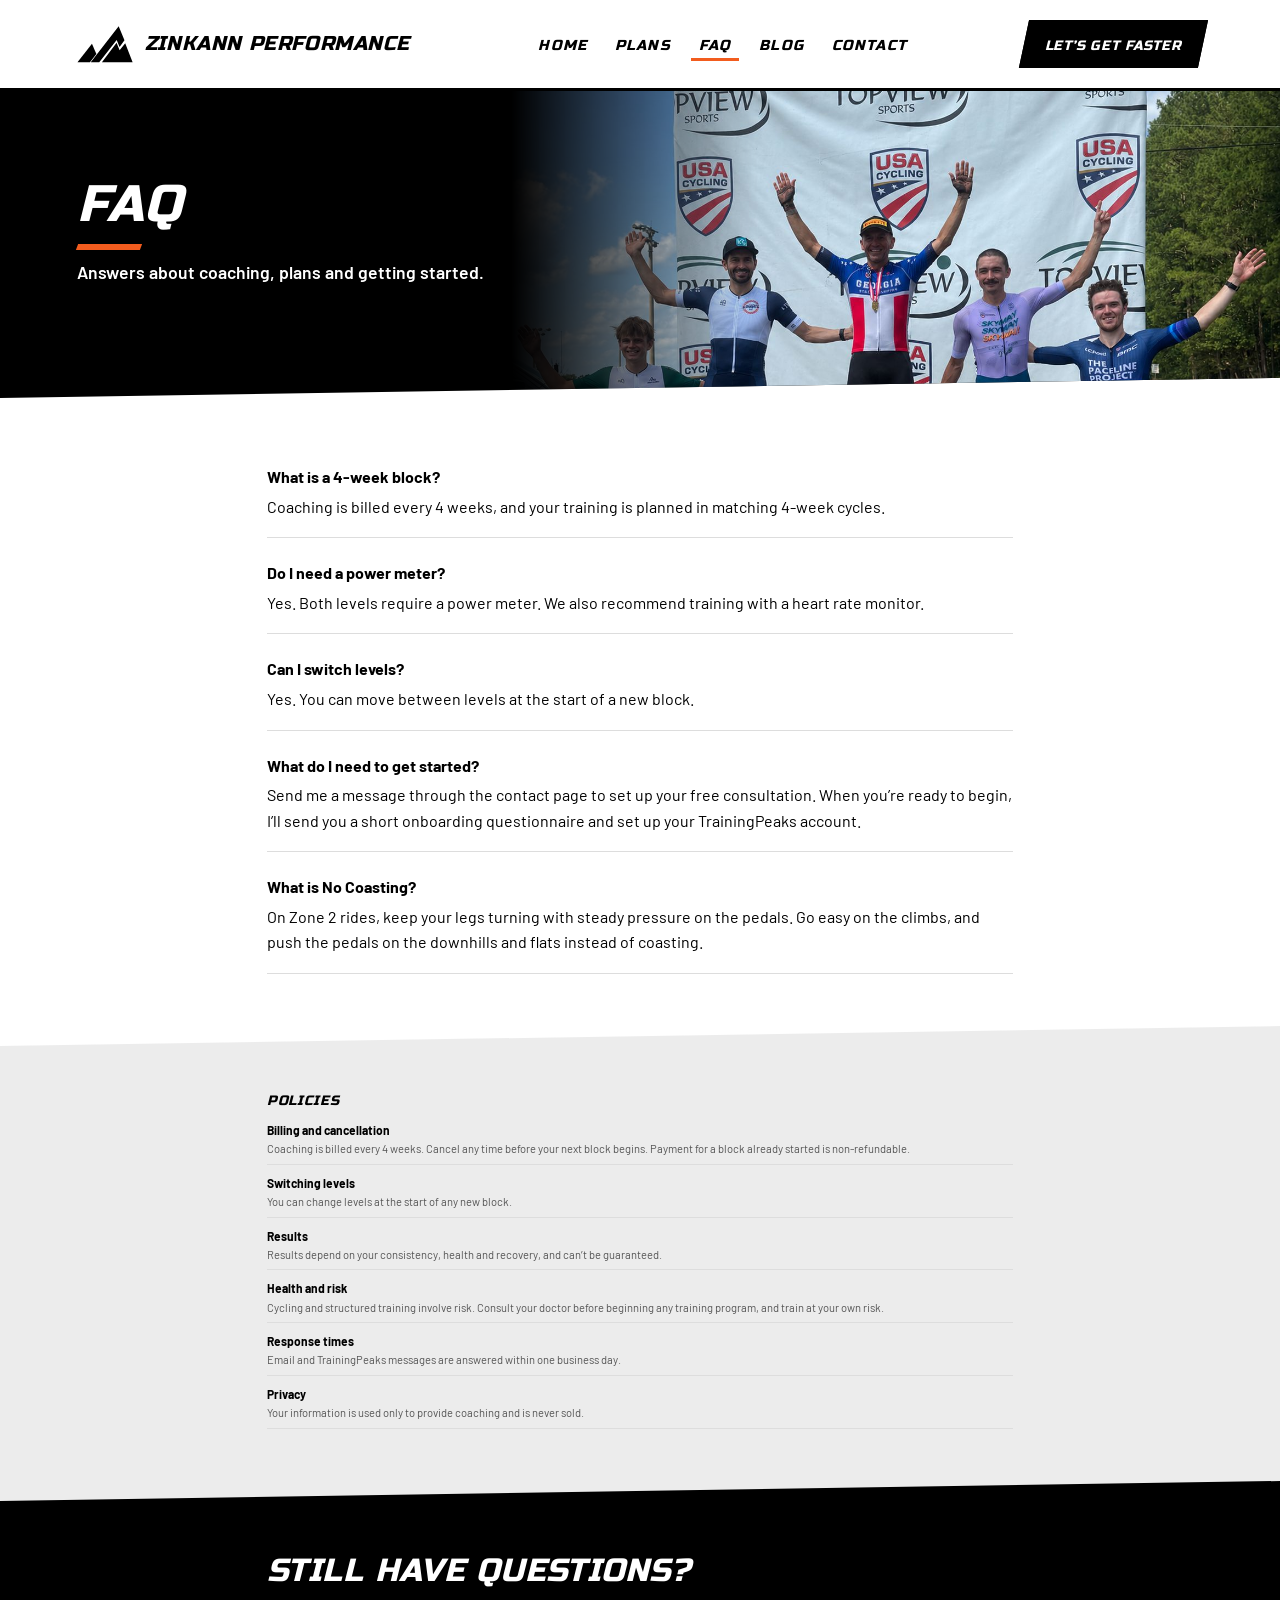
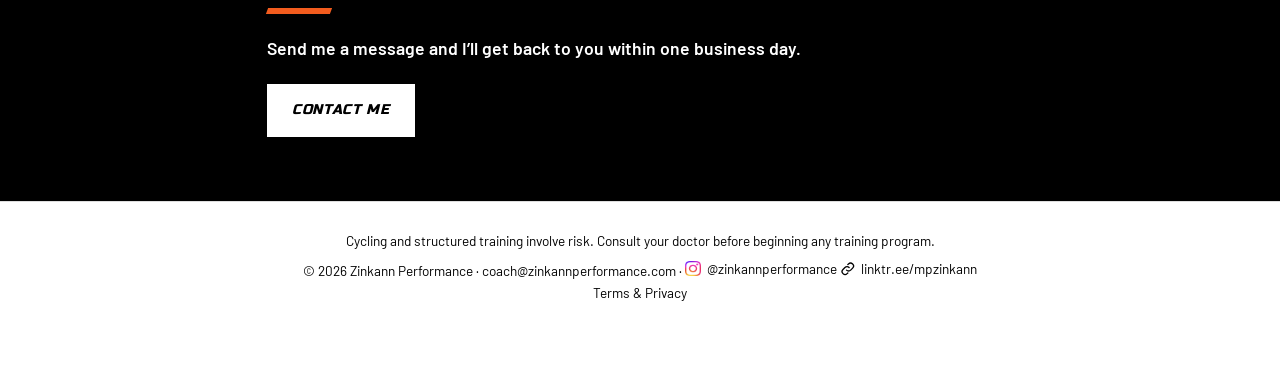
==== public/faq.html @ 17c57082 "FAQ: new podium photo, smaller Policies text Co-Authored-By: Claude Sonnet 5.5 <noreply@anthropic.co" ====
<!DOCTYPE html>
<html lang="en">
<head>
<meta charset="utf-8">
<meta name="viewport" content="width=device-width, initial-scale=1, viewport-fit=cover">
<title>FAQ | Zinkann Performance</title>
<meta name="description" content="Answers about online cycling coaching with Michael Zinkann: 4-week blocks, power meters, switching levels, how to get started and more.">
<meta property="og:type" content="website">
<meta property="og:site_name" content="Zinkann Performance">
<meta property="og:title" content="FAQ | Zinkann Performance">
<meta property="og:description" content="Answers about online cycling coaching with Michael Zinkann: 4-week blocks, power meters, switching levels, how to get started and more.">
<meta property="og:url" content="https://zinkannperformance.com/faq.html">
<meta property="og:image" content="https://zinkannperformance.com/images/og-share.jpg">
<meta property="og:image:width" content="1200">
<meta property="og:image:height" content="630">
<meta name="twitter:card" content="summary_large_image">
<meta name="twitter:image" content="https://zinkannperformance.com/images/og-share.jpg">
<link rel="canonical" href="https://zinkannperformance.com/faq.html">
<link rel="icon" href="/favicon.ico" sizes="any">
<link rel="icon" type="image/png" sizes="48x48" href="/favicon-48.png">
<link rel="icon" type="image/png" sizes="192x192" href="/favicon-192.png">
<link rel="apple-touch-icon" href="/apple-touch-icon.png">
<link rel="preconnect" href="https://fonts.googleapis.com">
<link rel="preconnect" href="https://fonts.gstatic.com" crossorigin>
<link href="https://fonts.googleapis.com/css2?family=Barlow:ital,wght@0,400;0,500;0,600;1,400&family=Russo+One&display=swap" rel="stylesheet">
<style>
:root{box-sizing:border-box;padding-top:env(safe-area-inset-top,0px);padding-bottom:env(safe-area-inset-bottom,0px)}
*,*::before,*::after{box-sizing:inherit}
body{margin:0;background:#fff;color:#000;font-family:"Barlow","Helvetica Neue",Helvetica,Arial,sans-serif;line-height:1.6}
header{display:flex;align-items:center;justify-content:space-between;flex-wrap:wrap;gap:12px;padding:20px 6vw;border-bottom:3px solid #000}
.brand{display:flex;align-items:center;gap:12px;text-decoration:none;color:#000;font-family:"Russo One","Arial Black",Arial,sans-serif;font-style:italic;font-weight:400;font-size:1.25rem;letter-spacing:.03em;text-transform:uppercase}
.brand svg{width:56px;height:auto}
nav a{color:#000;text-decoration:none;margin-left:22px;font-family:"Russo One","Arial Black",Arial,sans-serif;font-style:italic;font-size:.9rem;font-weight:400;text-transform:uppercase;letter-spacing:.08em;padding-bottom:3px;border-bottom:3px solid transparent}
nav a:hover,nav a.active{border-bottom-color:#F25C1E}
.page{display:none;max-width:900px;margin:0 auto;padding:72px 6vw}
.page.show{display:block}
h2{font-family:"Russo One","Arial Black",Arial,sans-serif;font-style:italic;font-weight:400;font-size:2rem;text-transform:uppercase;letter-spacing:.03em;margin:0 0 20px}
.tiers{display:grid;grid-template-columns:repeat(auto-fit,minmax(280px,1fr));gap:28px;margin-top:36px;align-items:start}
.tier{border:3px solid #000;padding:32px 28px;background:#fff;color:#000;display:flex;flex-direction:column;position:relative;transition:transform .25s ease,box-shadow .25s ease,background .25s ease,color .25s ease}
.tier:hover{background:#000;color:#fff;transform:translateY(-8px) scale(1.02);box-shadow:0 14px 28px rgba(0,0,0,.25);z-index:2}
.tier:hover .badge{background:#fff;color:#000}
.badge{position:absolute;top:0;right:0;background:#F25C1E;color:#fff;padding:5px 18px;font-family:"Russo One","Arial Black",Arial,sans-serif;font-style:italic;font-size:.75rem;letter-spacing:.1em;text-transform:uppercase}
.sub{font-weight:700;font-size:.8rem;letter-spacing:.12em;text-transform:uppercase;margin:6px 0 22px}
.bar{height:5px;background:#000;margin:0 0 22px}
.tier:hover .bar{background:#fff}
.feat ul{list-style:none;padding:0;margin:0 0 30px}
.feat li{padding:8px 0 8px 28px;position:relative}
.feat li::before{content:"";position:absolute;left:4px;top:.95em;width:10px;height:10px;background:currentColor;transform:skewX(-20deg)}
.cta{display:block;text-align:center;border:3px solid #000;color:#000;background:#fff;text-decoration:none;transform:skewX(-12deg);padding:14px;margin-top:auto}
.cta span{display:inline-block;transform:skewX(12deg);font-family:"Russo One","Arial Black",Arial,sans-serif;font-style:italic;text-transform:uppercase;letter-spacing:.08em}
.tier:hover .cta{background:#fff;color:#000;border-color:#fff}
.cta:hover{background:#000;color:#fff}
.tier:hover .cta:hover{background:#000;color:#fff;border-color:#fff}
.tier h3{margin:0 0 4px;font-family:"Russo One","Arial Black",Arial,sans-serif;font-style:italic;text-transform:uppercase;letter-spacing:.03em;font-size:1.3rem;font-weight:400;}
.price{font-family:"Russo One","Arial Black",Arial,sans-serif;font-style:italic;font-size:3.2rem;line-height:1;margin:0 0 22px}
.price small{font-size:1.1rem}
.btns{display:flex;flex-wrap:wrap;gap:16px;margin-top:36px}
.btn{display:inline-block;padding:14px 28px;border:3px solid #000;color:#000;background:#fff;text-decoration:none;font-family:"Russo One","Arial Black",Arial,sans-serif;font-style:italic;text-transform:uppercase;letter-spacing:.05em;font-size:.95rem}
.btn.solid{background:#fff;color:#000}
.btn:hover{background:#000;color:#fff}
.btn.solid:hover{background:#000;color:#fff}
footer{text-align:center;padding:28px 28px 72px;font-size:.85rem;border-top:1px solid #ddd}
img.ph{display:block;width:100%;height:auto;object-fit:cover}
.wide{margin:0 0 50px}
.wide img{max-height:460px;object-position:50% 25%}
.wide.road img{max-height:320px;object-position:50% 68%}
.wide.road{margin-bottom:36px}
.wide.blog{margin-bottom:36px}
.wide.blog img{max-height:420px;object-position:50% 30%}
.split{display:grid;grid-template-columns:1.25fr 1fr;gap:36px;align-items:start}
.split img{max-height:540px;object-position:50% 55%}
.hcta{border:3px solid #000;background:#000;color:#fff;text-decoration:none;transform:skewX(-12deg);padding:8px 18px}
.hcta span{display:inline-block;transform:skewX(12deg);font-family:"Russo One","Arial Black",Arial,sans-serif;font-style:italic;text-transform:uppercase;letter-spacing:.06em;font-size:.85rem}
.hcta:hover{background:#fff;color:#000}
.rf{font-family:"Russo One","Arial Black",Arial,sans-serif;font-style:italic}
.climb{margin-top:24px}.climb svg{display:block;width:100%;height:auto}
.steps{display:grid;grid-template-columns:repeat(3,1fr);gap:12px;margin:10px 0 0}
.ridge{animation:draw 1.8s ease both}@keyframes draw{from{stroke-dashoffset:1}to{stroke-dashoffset:0}}
@media (prefers-reduced-motion:reduce){.ridge{animation:none}}
@media (max-width:600px){.step p{font-size:.85rem}.step h3{font-size:1rem}}
.step{text-align:center;padding:0 4px}
.step .n{font-family:"Russo One","Arial Black",Arial,sans-serif;font-style:italic;font-size:2rem;line-height:1}
.step h3{font-family:"Russo One","Arial Black",Arial,sans-serif;font-style:italic;text-transform:uppercase;font-weight:400;font-size:1.15rem;margin:8px 0 6px}
.step p{margin:0}
.hwrap{margin-top:70px}
.quotes blockquote{max-width:64ch}
.quotes{display:grid;grid-template-columns:repeat(auto-fit,minmax(260px,1fr));gap:24px}
blockquote{margin:0;padding:6px 0 6px 20px;border-left:5px solid #000;font-size:1.05rem}
blockquote cite{display:block;margin-top:8px;font-style:normal;font-weight:700;font-size:.85rem;text-transform:uppercase;letter-spacing:.08em}
.faq{margin-top:64px}
.faq .q{font-weight:700;margin:22px 0 4px}
.faq .a{margin:0;padding-bottom:18px;border-bottom:1px solid #ddd}
.field{margin:0 0 16px}
.field label{display:block;font-weight:700;font-size:.8rem;text-transform:uppercase;letter-spacing:.1em;margin-bottom:5px}
.field input,.field textarea,.field select{width:100%;border:3px solid #000;background:#fff;color:#000;padding:10px 12px;font:inherit;border-radius:0}
.field textarea{min-height:110px;resize:vertical}
.ferr{color:#b00020;font-size:.9rem;min-height:1.3em;margin:0 0 8px}
button.btn{cursor:pointer;font-size:.95rem}
.bar{transform-origin:left;animation:grow .9s ease both}
@keyframes grow{from{transform:scaleX(0)}to{transform:scaleX(1)}}
@media (prefers-reduced-motion:reduce){.bar{animation:none}}
@media (max-width:700px){.split{grid-template-columns:1fr}.hcta{margin-left:6px}}
.btn,.hcta,.cta,.step,blockquote,img.ph,.brand,nav a{transition:transform .25s ease,box-shadow .25s ease,background .25s ease,color .25s ease}
nav a{padding:4px 8px;margin-left:12px}
nav a:hover{background:#000;color:#fff;transform:translateY(-2px)}
.btn:hover{transform:translateY(-4px);box-shadow:0 8px 16px rgba(0,0,0,.25)}
.hcta:hover{transform:translateY(-3px) skewX(-12deg);box-shadow:0 8px 16px rgba(0,0,0,.25)}
.cta:hover,.tier:hover .cta:hover{transform:translateY(-3px) skewX(-12deg);box-shadow:0 8px 16px rgba(0,0,0,.25)}
.step{padding:14px 8px;border:3px solid transparent}
.step:hover{background:#000;color:#fff;transform:translateY(-6px) scale(1.02);box-shadow:0 12px 24px rgba(0,0,0,.25)}
blockquote:hover{background:#000;color:#fff;padding-right:14px;transform:translateY(-4px);box-shadow:0 10px 20px rgba(0,0,0,.25)}
img.ph{position:relative}
img.ph:hover{transform:scale(1.02);box-shadow:0 14px 28px rgba(0,0,0,.3);z-index:2}
.brand:hover{transform:translateY(-2px)}
.step{cursor:pointer}
.step.on{border-color:#000}
#page-faq .faq{margin-top:0}
.pol h2{font-size:.85rem;letter-spacing:.06em;margin:0 0 4px}
.pol .q{font-size:.75rem;margin:9px 0 1px}
.pol .a{font-size:.7rem;line-height:1.4;padding-bottom:7px;color:#555}
.more{margin:30px 0 0;font-weight:700}
.more a{color:#000}
.posts{display:grid;gap:24px;margin-top:28px}
.post{border:3px solid #000;padding:26px 28px;background:#fff;color:#000;transition:transform .25s ease,box-shadow .25s ease,background .25s ease,color .25s ease}
.post:hover{background:#000;color:#fff;transform:translateY(-6px);box-shadow:0 12px 24px rgba(0,0,0,.25)}
.post .date{font-size:.8rem;font-weight:700;letter-spacing:.1em;text-transform:uppercase}
.post h3{font-family:"Russo One","Arial Black",Arial,sans-serif;font-style:italic;font-weight:400;text-transform:uppercase;font-size:1.3rem;margin:6px 0 8px}
.post p{margin:0}
.split.blogtop{grid-template-columns:1fr 1fr;align-items:center;margin-bottom:36px}
.split.blogtop img{max-height:none}
@media (max-width:700px){.split.blogtop{grid-template-columns:1fr}}
#page-about{max-width:none;padding:0}
.inner{max-width:900px;margin:0 auto;padding:56px 6vw 72px}
#page-about .hero{position:relative;display:flex;align-items:center;min-height:440px;background:#000;color:#fff;overflow:hidden;z-index:5;clip-path:polygon(0 0,100% 0,100% calc(100% - 20px),0 100%)}
.hbg{position:absolute;right:0;top:0;width:64%;height:100%;object-fit:cover;object-position:55% 40%;-webkit-mask-image:linear-gradient(90deg,transparent 0,#000 32%);mask-image:linear-gradient(90deg,transparent 0,#000 32%)}
.htxt{position:relative;max-width:52%;padding:56px 4vw 84px 6vw}
.htxt svg{display:block;width:84px;height:auto;margin-bottom:18px}
.htxt h1{font-family:"Russo One","Arial Black",Arial,sans-serif;font-style:italic;font-weight:400;text-transform:uppercase;font-size:clamp(1.9rem,4.6vw,3rem);line-height:1.04;letter-spacing:.01em;margin:0 0 10px;text-wrap:balance}
.htxt p{margin:0 0 26px;font-size:1.1rem;font-weight:600}
.hbtns{display:flex;flex-wrap:wrap;gap:14px}
.hb{display:inline-block;border:3px solid #fff;color:#fff;background:transparent;padding:12px 22px;text-decoration:none;font-family:"Russo One","Arial Black",Arial,sans-serif;font-style:italic;text-transform:uppercase;letter-spacing:.05em;font-size:.88rem;transition:transform .25s ease,box-shadow .25s ease,background .25s ease,color .25s ease}
.hb.wh{background:#fff;color:#000}
.hb:hover{background:#fff;color:#000;transform:translateY(-4px);box-shadow:0 8px 16px rgba(255,255,255,.2)}
.hb.wh:hover{background:#000;color:#fff}
@media (max-width:720px){
#page-about .hero{display:block;min-height:0}
.hbg{position:relative;display:block;width:100%;height:250px;-webkit-mask-image:linear-gradient(180deg,#000 55%,transparent);mask-image:linear-gradient(180deg,#000 55%,transparent)}
.htxt{max-width:none;padding:0 16px 80px;margin-top:-30px}
.inner{padding:40px 6vw 56px}
}
#page-plans,#page-faq,#page-blog,#page-contact{max-width:none;padding:0}
.inner.narrow{max-width:700px}
.phero{position:relative;display:flex;align-items:center;min-height:260px;background:#000;color:#fff;overflow:hidden;z-index:5;clip-path:polygon(0 0,100% 0,100% calc(100% - 20px),0 100%)}
.pbg{position:absolute;right:0;top:0;width:60%;height:100%;object-fit:cover;-webkit-mask-image:linear-gradient(90deg,transparent 0,#000 32%);mask-image:linear-gradient(90deg,transparent 0,#000 32%)}
.pmark{position:absolute;right:4vw;bottom:-14px;width:min(36vw,360px);height:auto}
.ptxt{position:relative;max-width:60%;padding:48px 4vw 72px 6vw}
.phero h2{font-size:clamp(2rem,5vw,3.2rem);line-height:1.05;margin:0 0 8px;color:#fff}
.phero p{margin:0;font-size:1.1rem;font-weight:600}
@media (max-width:720px){
.phero{display:block;min-height:0}
.pbg{position:relative;display:block;width:100%;height:190px;-webkit-mask-image:linear-gradient(180deg,#000 55%,transparent);mask-image:linear-gradient(180deg,#000 55%,transparent)}
.ptxt{max-width:none;padding:0 16px 64px;margin-top:-24px}
.phero.nopic .ptxt{margin-top:0;padding-top:40px}
.pmark{display:none}
}
.sband{--s:20px;position:relative;margin-top:calc(var(--s) * -1);padding-block:calc(var(--s) + 44px) calc(var(--s) + 52px);clip-path:polygon(0 0,100% 0,100% calc(100% - var(--s)),0 100%)}
.sband .inner{padding-top:0;padding-bottom:0}
.sband .hwrap{margin-top:0}
.sband.white{background:#fff}
.sband.grey{background:#ececec}
.sband.dark{background:#000;color:#fff;clip-path:none;padding-bottom:64px}
.sband.dark h2{color:#fff}
.sband.dark p{margin:0 0 22px;font-size:1.1rem;font-weight:600;max-width:60ch}
.sband.last{clip-path:none}
.z4{z-index:4}.z3{z-index:3}.z2{z-index:2}.z1{z-index:1}
header{position:relative;z-index:50}
.burger{display:none;flex:none;width:46px;height:40px;border:3px solid #000;background:#fff;padding:0;cursor:pointer;place-content:center;gap:5px;transform:skewX(-12deg)}
.burger i{display:block;width:20px;height:3px;background:#000;transition:transform .25s ease,opacity .2s ease}
.burger:focus-visible{outline:3px solid #000;outline-offset:3px}
.mopen .burger{background:#000}
.mopen .burger i{background:#fff}
.mopen .burger i:nth-child(1){transform:translateY(8px) rotate(45deg)}
.mopen .burger i:nth-child(2){opacity:0}
.mopen .burger i:nth-child(3){transform:translateY(-8px) rotate(-45deg)}
.mmenu{display:none}
@media (max-width:720px){
header{flex-wrap:nowrap;gap:10px;padding:12px 16px}
.brand{min-width:0;font-size:.85rem;gap:9px;white-space:nowrap}
.brand span{overflow:hidden;text-overflow:ellipsis}
.brand svg{width:34px;flex:none}
header nav,header .hcta{display:none}
.burger{display:grid}
.mmenu{display:block;position:absolute;left:0;right:0;top:100%;background:#000;color:#fff;padding:8px 16px 52px;clip-path:polygon(0 0,100% 0,100% calc(100% - 20px),0 100%);opacity:0;visibility:hidden;transform:translateY(-10px);transition:opacity .25s ease,transform .25s ease,visibility .25s}
.mopen .mmenu{opacity:1;visibility:visible;transform:none}
main,footer{transition:opacity .25s ease}
header.mopen ~ main,header.mopen ~ footer{opacity:.08}
.mmenu a{display:block;padding:15px 4px;border-bottom:1px solid #333;color:#fff;text-decoration:none;font-family:"Russo One","Arial Black",Arial,sans-serif;font-style:italic;text-transform:uppercase;font-size:1.25rem;letter-spacing:.04em}
.mmenu a.on{border-bottom:3px solid #fff}
.mmenu a.go{margin-top:22px;border:3px solid #fff;background:#fff;color:#000;text-align:center;font-size:.95rem;padding:13px}
}
@media (prefers-reduced-motion:reduce){.mmenu,.burger i{transition:none}}
header{position:sticky;top:env(safe-area-inset-top,0px);background:#fff}
body::before{content:"";position:fixed;inset:0 0 auto;height:env(safe-area-inset-top,0px);z-index:60;background:#fff}
@keyframes rise{from{opacity:0;transform:translateY(14px)}to{opacity:1;transform:none}}
.htxt,.ptxt{animation:rise .7s ease both}
.rv{opacity:.3;transform:translateY(18px)}
.rv.in{opacity:1;transform:none;transition:opacity .6s ease,transform .6s ease}
@media (prefers-reduced-motion:reduce){.htxt,.ptxt{animation:none}.rv{opacity:1;transform:none}}
.hcta:hover{box-shadow:0 8px 16px rgba(242,92,30,.35)}
.hb:hover{box-shadow:0 8px 16px rgba(242,92,30,.35)}
.htxt h1::after,.phero h2::after,.sband.dark h2::after{content:"";display:block;width:64px;height:6px;margin-top:12px;background:#F25C1E;transform:skewX(-20deg);transform-origin:left}
.feat li::before{background:#F25C1E}
.field input:focus,.field textarea:focus,.field select:focus{outline:none;border-color:#F25C1E;box-shadow:0 0 0 3px rgba(242,92,30,.25)}
#send:hover{background:#F25C1E;border-color:#F25C1E;color:#fff}
#ivl .lead{max-width:60ch;margin:18px 0 28px;font-size:1.1rem}
#ivl h2::after{content:"";display:block;width:64px;height:6px;margin-top:12px;background:#F25C1E;transform:skewX(-20deg);transform-origin:left}
#ivl .tag{display:inline-block;font-family:"Russo One",Arial,sans-serif;font-style:italic;text-transform:uppercase;letter-spacing:.1em;font-size:.72rem;background:#000;color:#fff;padding:4px 14px;margin-bottom:14px;transform:skewX(-12deg)}
#ivl .card{background:#fff;border:3px solid #000;padding:20px 20px 12px}
#ivl .stats{display:grid;grid-template-columns:repeat(2,1fr);margin:0 0 14px;border-bottom:3px solid #000;padding-bottom:14px}
#ivl .stat{min-width:0;padding-right:10px}
#ivl .stat b{display:block;font-family:"Russo One","Arial Black",Arial,sans-serif;font-style:italic;font-weight:400;font-size:clamp(1.3rem,4vw,2rem);line-height:1.1}
#ivl .stat span{font-size:.72rem;font-weight:600;letter-spacing:.1em;text-transform:uppercase;color:#555}
#ivl svg{display:block;width:100%;height:auto;overflow:visible}
#ivl svg text{font-family:"Barlow",Arial,sans-serif;font-size:11px;fill:#000}
#ivl .blk{fill:#F25C1E;opacity:.18;cursor:pointer;transition:opacity .2s}
#ivl .blk:hover,#ivl .blk.on{opacity:.38}
#ivl .ov{fill:#F25C1E;opacity:.3;pointer-events:none}
#ivl .blkline{stroke:#F25C1E;stroke-width:3}
#ivl #pw{fill:none;stroke:#000;stroke-width:1.6;stroke-linejoin:round}
#ivl .draw{stroke-dasharray:1;stroke-dashoffset:0;animation:draw 2.2s ease-out}
@keyframes draw{from{stroke-dashoffset:1}to{stroke-dashoffset:0}}
#ivl .readout{min-height:3.2em;margin:10px 0 6px;font-size:1rem}
#ivl .readout b{font-family:"Russo One",Arial,sans-serif;font-style:italic;text-transform:uppercase;letter-spacing:.04em;font-weight:400}
#ivl .note{font-size:.8rem;color:#555;margin:6px 0 0}
@media (max-width:560px){#ivl .card{padding:14px 12px 8px}#ivl svg text{font-size:22px}}
@media (prefers-reduced-motion:reduce){#ivl .draw{animation:none}}
.z0{z-index:0}
.sl{display:inline-flex;align-items:center;gap:.4em;color:inherit;text-decoration:none;border-bottom:2px solid transparent}
.sl:hover{border-bottom-color:#F25C1E}
.si{width:1.15em;height:1.15em;flex:none}
a.post{display:block;text-decoration:none}
.post .more{display:inline-block;margin-top:12px;font-weight:700;font-size:.8rem;letter-spacing:.1em;text-transform:uppercase}
@media (min-width:721px) and (max-width:1080px){header{flex-wrap:nowrap}.brand{font-size:1rem}nav a{margin-left:6px;font-size:.8rem}.hcta{display:none}}
@media (min-width:721px){.hero{min-height:clamp(450px,32vw,580px)}.hbg{width:auto;height:100%;max-width:64%;aspect-ratio:16/9;object-position:55% 12%}.phero{min-height:clamp(280px,24vw,460px)}.pbg{object-position:50% 35%}#page-blog .pbg{object-position:50% 0%}#page-contact .pbg{width:44%;object-position:50% 22%}#page-plans .pbg{object-position:50% 55%}#page-faq .pbg{object-position:50% 23%}}
.mcta{display:none}
@media (max-width:720px){
.mcta{display:block;position:fixed;left:0;right:0;bottom:0;z-index:55;background:#F25C1E;color:#fff;text-align:center;text-decoration:none;padding:14px 12px calc(14px + env(safe-area-inset-bottom,0px));font-family:"Russo One","Arial Black",Arial,sans-serif;font-style:italic;text-transform:uppercase;letter-spacing:.08em;font-size:.95rem;box-shadow:0 -6px 16px rgba(0,0,0,.25);transition:transform .3s ease}
.mcta.off{transform:translateY(110%)}
body{padding-bottom:56px}
}
@media (prefers-reduced-motion:reduce){.mcta{transition:none}}
.ferr.ok{font-weight:700;color:#000;border-left:4px solid #F25C1E;padding-left:10px}
#editbar{position:fixed;right:14px;bottom:calc(14px + env(safe-area-inset-bottom,0px));z-index:5;display:flex;gap:8px}
#editbar button{background:#000;color:#fff;border:0;padding:10px 16px;font:inherit;font-size:.85rem;cursor:pointer}
#editbar button.alt{background:#fff;color:#000;border:1px solid #000}
body.editing [data-edit]{outline:1px dashed #888;outline-offset:3px;cursor:text}
</style>
</head>
<body>

<svg width="0" height="0" style="position:absolute" aria-hidden="true">
  <symbol id="logo" viewBox="-16 0 270 185">
    <g transform="translate(16 0) skewX(-10)">
      <polygon points="56,90 2,180 62,180 86,140"/>
      <polygon points="66,180 170,6 210,74 192,106 172,72 107,180"/>
      <polygon points="268,180 216,88 195,122 174,86 120,180"/>
    </g>
  </symbol>
</svg>

<header>
  <a class="brand" href="index.html"><svg fill="#000" viewBox="0 0 270 185"><use href="#logo"/></svg><span>Zinkann Performance</span></a>
  <nav><a href="index.html" data-nav="about">Home</a><a href="plans.html" data-nav="plans">Plans</a><a href="faq.html" data-nav="faq">FAQ</a><a href="index.html#blog" data-nav="blog">Blog</a><a href="index.html#contact" data-nav="contact">Contact</a></nav>
  <a class="hcta" href="index.html#contact"><span>Let’s get faster</span></a>
  <button class="burger" id="burger" type="button" aria-expanded="false" aria-controls="mnav" aria-label="Menu"><i></i><i></i><i></i></button>
  <div class="mmenu" id="mnav" role="navigation" aria-label="Main menu"><a href="index.html">Home</a><a href="plans.html">Plans</a><a href="faq.html">FAQ</a><a href="index.html#blog">Blog</a><a href="index.html#contact">Contact</a><a class="go" href="index.html#contact">Let’s get faster</a></div>
</header>

<main>
  <div class="page show" id="page-faq">
    <div class="phero">
      <img class="pbg" src="images/photo-416ed97b04.jpg" alt="">
      <div class="ptxt"><h2>FAQ</h2><p data-edit="faqsub">Answers about coaching, plans and getting started.</p></div>
    </div>
    <section class="sband white z4"><div class="inner">
    <div class="faq">
      <p class="q" data-edit="fq1">What is a 4-week block?</p>
      <p class="a" data-edit="fa1">Coaching is billed every 4 weeks, and your training is planned in matching 4-week cycles.</p>
      <p class="q" data-edit="fq2">Do I need a power meter?</p>
      <p class="a" data-edit="fa2b">Yes. Both levels require a power meter. We also recommend training with a heart rate monitor.</p>
      <p class="q" data-edit="fq3">Can I switch levels?</p>
      <p class="a" data-edit="fa3">Yes. You can move between levels at the start of a new block.</p>
      <p class="q" data-edit="fq4">What do I need to get started?</p>
      <p class="a" data-edit="fa4c">Send me a message through the contact page to set up your free consultation. When you’re ready to begin, I’ll send you a short onboarding questionnaire and set up your TrainingPeaks account.</p>
      <p class="q" data-edit="fq5">What is No Coasting?</p>
      <p class="a" data-edit="fa5d">On Zone 2 rides, keep your legs turning with steady pressure on the pedals. Go easy on the climbs, and push the pedals on the downhills and flats instead of coasting.</p>
    </div>
    </div></section>
    <section class="sband grey z3"><div class="inner">
    <div class="faq pol" style="margin-top:0">
      <h2>Policies</h2>
      <p class="q" data-edit="pq1">Billing and cancellation</p>
      <p class="a" data-edit="pa1">Coaching is billed every 4 weeks. Cancel any time before your next block begins. Payment for a block already started is non-refundable.</p>
      <p class="q" data-edit="pq2">Switching levels</p>
      <p class="a" data-edit="pa2">You can change levels at the start of any new block.</p>
      <p class="q" data-edit="pq3">Results</p>
      <p class="a" data-edit="pa3">Results depend on your consistency, health and recovery, and can’t be guaranteed.</p>
      <p class="q" data-edit="pq4">Health and risk</p>
      <p class="a" data-edit="pa4">Cycling and structured training involve risk. Consult your doctor before beginning any training program, and train at your own risk.</p>
      <p class="q" data-edit="pq5">Response times</p>
      <p class="a" data-edit="pa5">Email and TrainingPeaks messages are answered within one business day.</p>
      <p class="q" data-edit="pq6">Privacy</p>
      <p class="a" data-edit="pa6">Your information is used only to provide coaching and is never sold.</p>
    </div>
    </div></section>
    <section class="sband dark z2"><div class="inner">
      <h2 data-edit="faqctah">Still have questions?</h2>
      <p data-edit="faqctap">Send me a message and I’ll get back to you within one business day.</p>
      <a class="hb wh" href="index.html#contact">Contact me</a>
    </div></section>
  </div>

</main>

<footer><div data-edit="disc" style="margin-bottom:6px">Cycling and structured training involve risk. Consult your doctor before beginning any training program.</div><span data-edit="foot5">© 2026 Zinkann Performance · coach@zinkannperformance.com · <a class="sl" href="https://instagram.com/zinkannperformance" target="_blank" rel="noopener"><img class="si" src="images/photo-17ded61938.png" alt="" width="20" height="20">@zinkannperformance</a> <a class="sl" href="https://linktr.ee/mpzinkann" target="_blank" rel="noopener"><svg class="si" viewBox="0 0 24 24" aria-hidden="true"><path d="M10 14a4.5 4.5 0 0 0 6.4 0l3-3a4.5 4.5 0 0 0-6.4-6.4l-1 1M14 10a4.5 4.5 0 0 0-6.4 0l-3 3a4.5 4.5 0 0 0 6.4 6.4l1-1" fill="none" stroke="currentColor" stroke-width="2" stroke-linecap="round"/></svg>linktr.ee/mpzinkann</a><br><a class="sl" href="terms.html">Terms &amp; Privacy</a></span></footer>


<script>(function(){var n=document.querySelector('[data-nav="faq"]');if(n)n.classList.add("active");})();</script>
<script>
(function(){
  var hd=document.querySelector("header"),b=document.getElementById("burger"),m=document.getElementById("mnav");
  var links=[].slice.call(m.querySelectorAll("a"));
  function set(o){hd.classList.toggle("mopen",o);b.setAttribute("aria-expanded",o?"true":"false");}
  b.addEventListener("click",function(){set(!hd.classList.contains("mopen"));});
  links.forEach(function(a){a.addEventListener("click",function(){set(false);});});
  document.addEventListener("keydown",function(e){if(e.key==="Escape")set(false);});
  document.addEventListener("click",function(e){if(!hd.contains(e.target))set(false);});
  function mark(){var cur=location.hash||"#about";links.forEach(function(a){a.classList.toggle("on",a.getAttribute("href")===cur&&!a.classList.contains("go"));});}
  window.addEventListener("hashchange",function(){mark();set(false);});
  mark();
})();
</script>
<a class="mcta" id="mcta" href="index.html#contact"><span>Let’s get faster</span></a>
<script>(function(){function m(){var c=document.getElementById("mcta");if(c)c.classList.toggle("off",location.hash==="#contact");}m();window.addEventListener("hashchange",m);})();</script>
<script>
(function(){
  if(!("IntersectionObserver" in window))return;
  if(window.matchMedia&&matchMedia("(prefers-reduced-motion:reduce)").matches)return;
  var done=new WeakSet();
  var io=new IntersectionObserver(function(es){
    es.forEach(function(e){if(e.isIntersecting){e.target.classList.add("in");io.unobserve(e.target);}});
  },{threshold:.08,rootMargin:"0px 0px -6% 0px"});
  function setup(){
    var pg=document.querySelector(".page.show");
    if(!pg)return;
    [].slice.call(pg.querySelectorAll(".sband .inner > *:not(.tiers):not(.steps), .tiers > *, .steps > *")).forEach(function(el){
      if(done.has(el))return;
      done.add(el);
      if(el.getBoundingClientRect().top>window.innerHeight*0.92){
        var i=Array.prototype.indexOf.call(el.parentNode.children,el);
        el.style.transitionDelay=Math.min(i*70,280)+"ms";
        el.classList.add("rv");
        io.observe(el);
        setTimeout(function(){el.classList.remove("rv","in");el.style.transitionDelay="";},2200);
      }
    });
  }
  setup();
  window.addEventListener("hashchange",function(){setTimeout(setup,60);});
})();
</script>
</body>
</html>
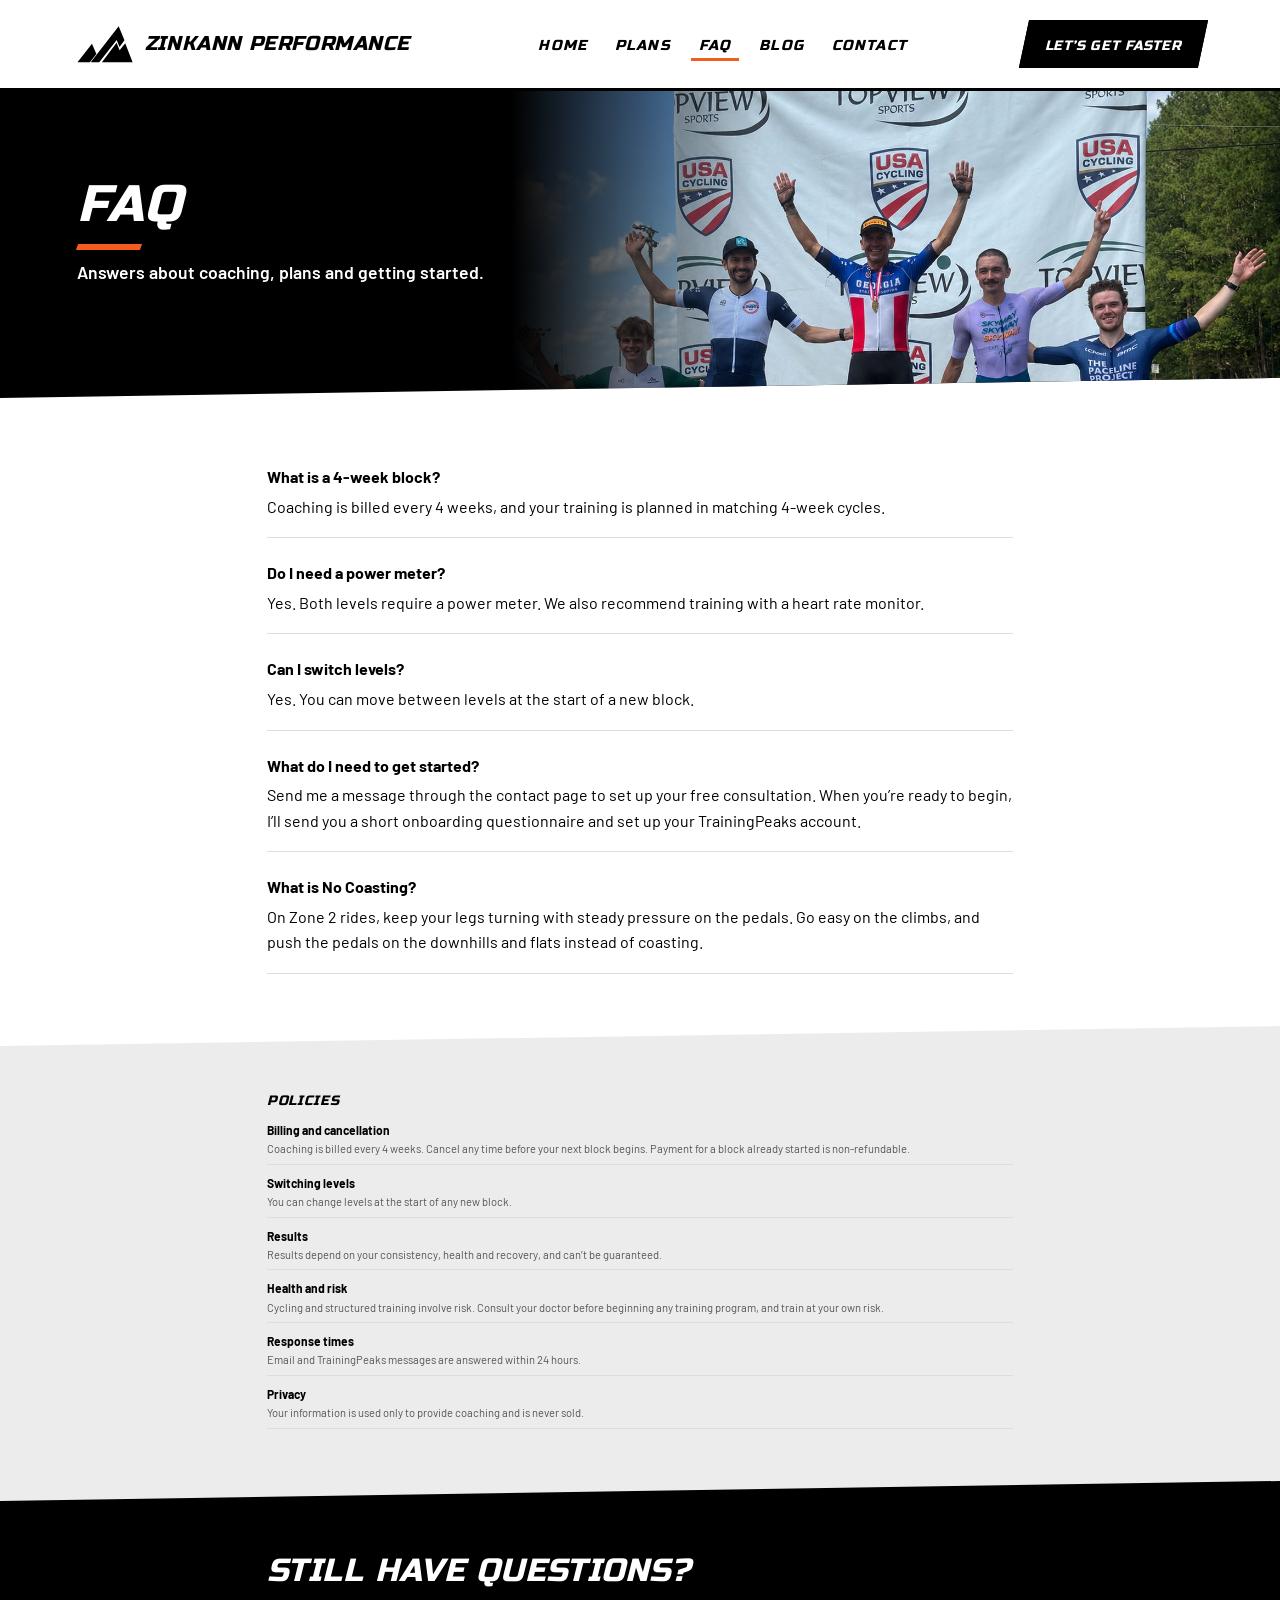
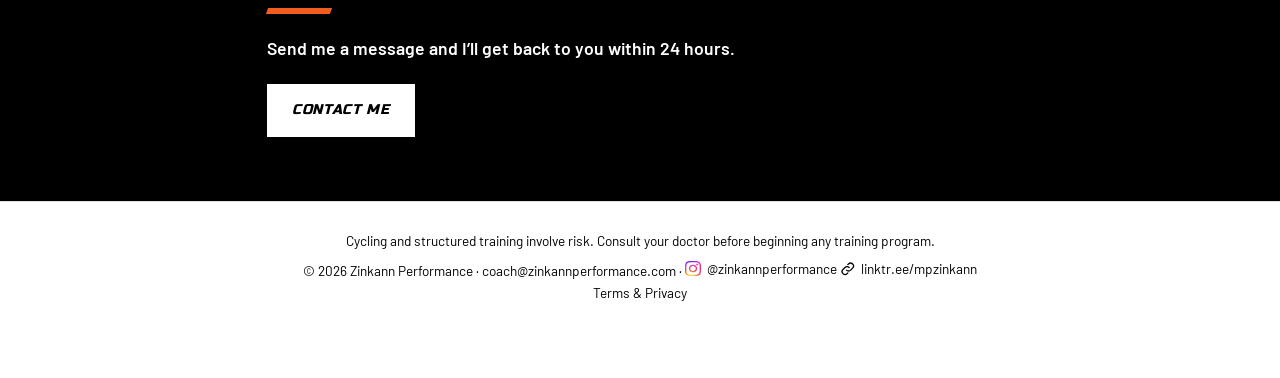
==== commit f4b7c637: "Response time: within 24 hours Co-Authored-By: Claude Sonnet 5.5 <noreply@anthropic.com> Claude-Sess" ====
--- a/public/faq.html
+++ b/public/faq.html
@@ -9,13 +9,13 @@
 <meta property="og:site_name" content="Zinkann Performance">
 <meta property="og:title" content="FAQ | Zinkann Performance">
 <meta property="og:description" content="Answers about online cycling coaching with Michael Zinkann: 4-week blocks, power meters, switching levels, how to get started and more.">
-<meta property="og:url" content="https://zinkannperformance.com/faq.html">
+<meta property="og:url" content="https://zinkannperformance.com/faq">
 <meta property="og:image" content="https://zinkannperformance.com/images/og-share.jpg">
 <meta property="og:image:width" content="1200">
 <meta property="og:image:height" content="630">
 <meta name="twitter:card" content="summary_large_image">
 <meta name="twitter:image" content="https://zinkannperformance.com/images/og-share.jpg">
-<link rel="canonical" href="https://zinkannperformance.com/faq.html">
+<link rel="canonical" href="https://zinkannperformance.com/faq">
 <link rel="icon" href="/favicon.ico" sizes="any">
 <link rel="icon" type="image/png" sizes="48x48" href="/favicon-48.png">
 <link rel="icon" type="image/png" sizes="192x192" href="/favicon-192.png">
@@ -308,14 +308,14 @@
       <p class="q" data-edit="pq4">Health and risk</p>
       <p class="a" data-edit="pa4">Cycling and structured training involve risk. Consult your doctor before beginning any training program, and train at your own risk.</p>
       <p class="q" data-edit="pq5">Response times</p>
-      <p class="a" data-edit="pa5">Email and TrainingPeaks messages are answered within one business day.</p>
+      <p class="a" data-edit="pa5b">Email and TrainingPeaks messages are answered within 24 hours.</p>
       <p class="q" data-edit="pq6">Privacy</p>
       <p class="a" data-edit="pa6">Your information is used only to provide coaching and is never sold.</p>
     </div>
     </div></section>
     <section class="sband dark z2"><div class="inner">
       <h2 data-edit="faqctah">Still have questions?</h2>
-      <p data-edit="faqctap">Send me a message and I’ll get back to you within one business day.</p>
+      <p data-edit="faqctap2">Send me a message and I’ll get back to you within 24 hours.</p>
       <a class="hb wh" href="index.html#contact">Contact me</a>
     </div></section>
   </div>
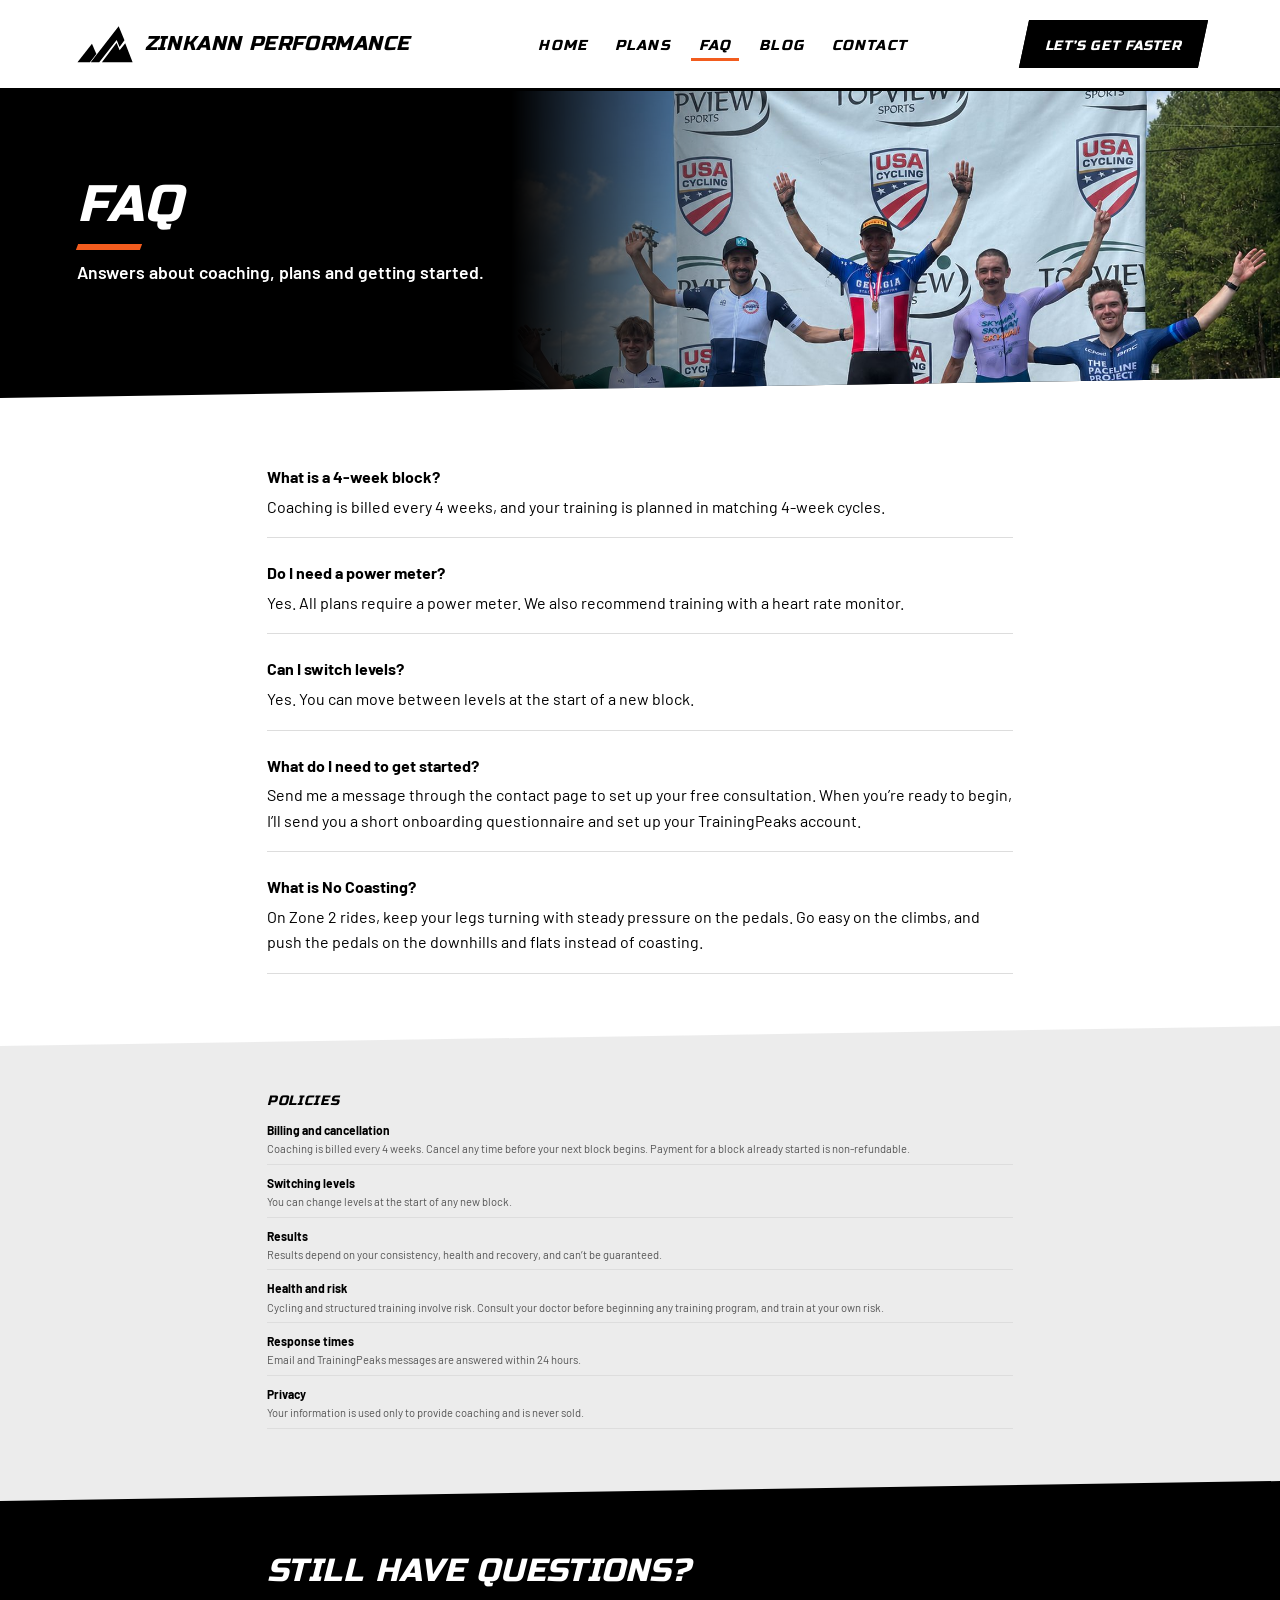
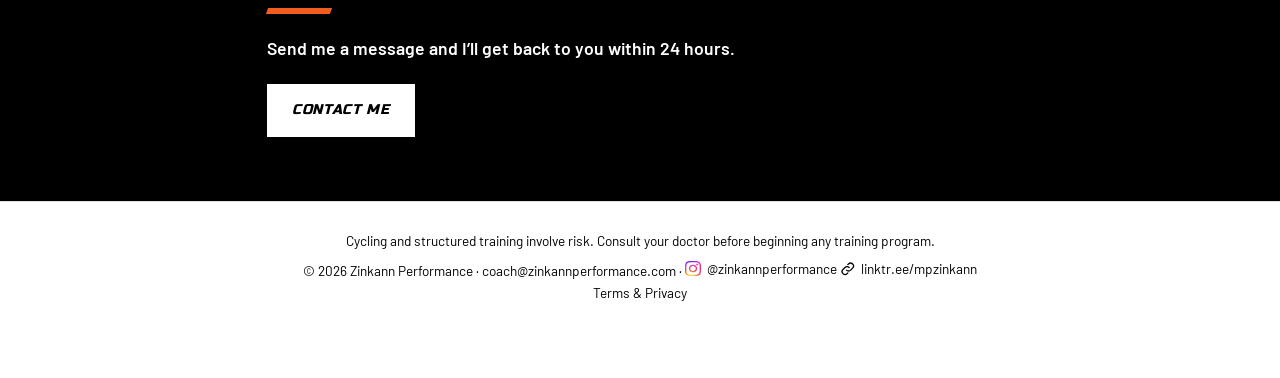
==== commit 99760fe3: "Plans: add Self-Guided tier, who-it's-for lines and What you get section; FAQ power meter wording Co" ====
--- a/public/faq.html
+++ b/public/faq.html
@@ -287,7 +287,7 @@
       <p class="q" data-edit="fq1">What is a 4-week block?</p>
       <p class="a" data-edit="fa1">Coaching is billed every 4 weeks, and your training is planned in matching 4-week cycles.</p>
       <p class="q" data-edit="fq2">Do I need a power meter?</p>
-      <p class="a" data-edit="fa2b">Yes. Both levels require a power meter. We also recommend training with a heart rate monitor.</p>
+      <p class="a" data-edit="fa2b">Yes. All plans require a power meter. We also recommend training with a heart rate monitor.</p>
       <p class="q" data-edit="fq3">Can I switch levels?</p>
       <p class="a" data-edit="fa3">Yes. You can move between levels at the start of a new block.</p>
       <p class="q" data-edit="fq4">What do I need to get started?</p>
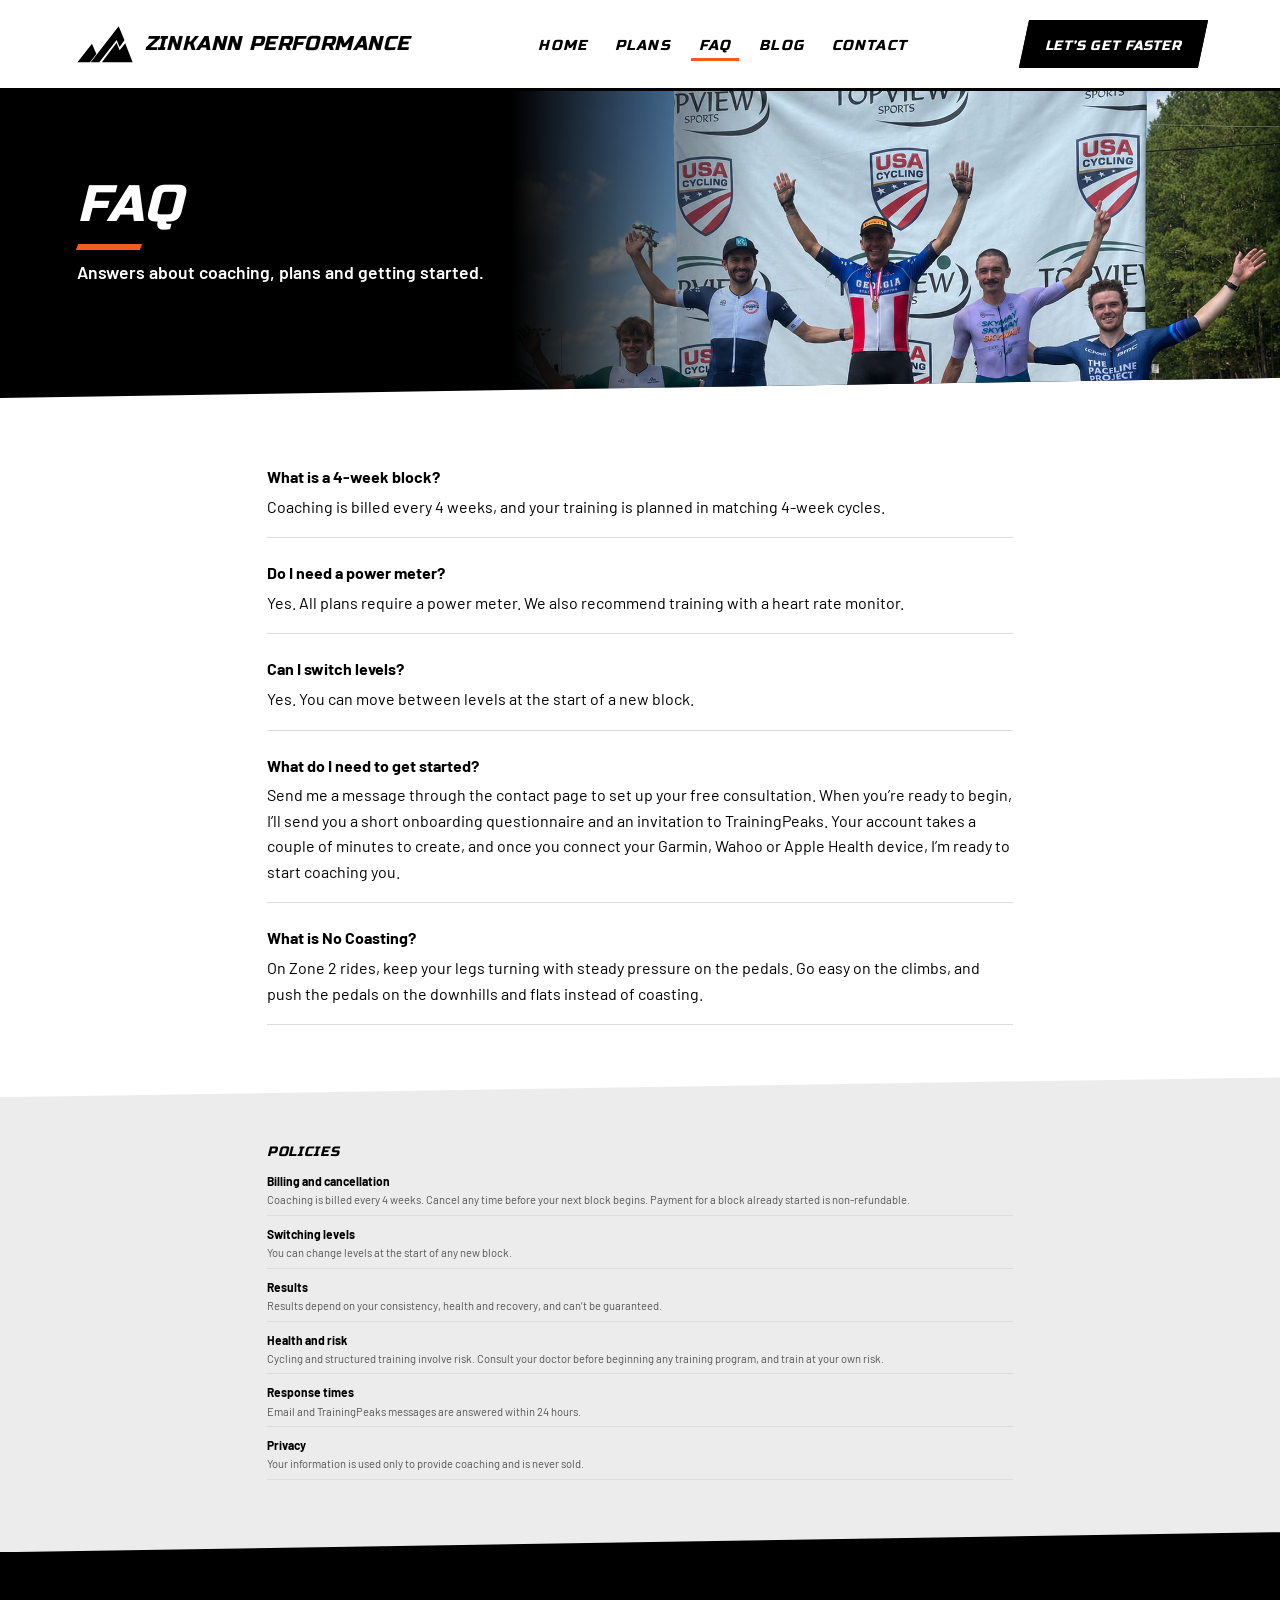
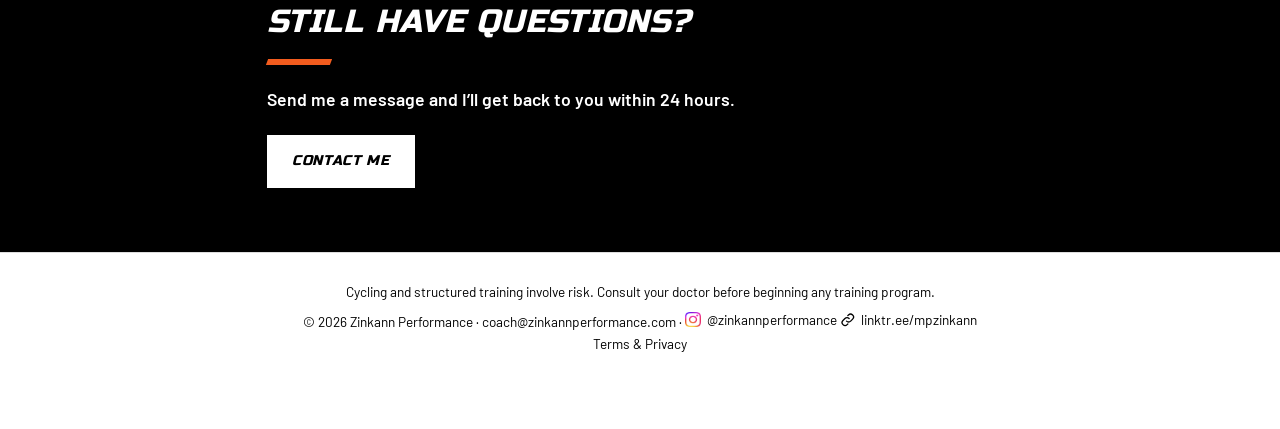
==== commit 970b7a7d: "FAQ: getting-started answer mentions TrainingPeaks invite and device connection Co-Authored-By: Clau" ====
--- a/public/faq.html
+++ b/public/faq.html
@@ -291,7 +291,7 @@
       <p class="q" data-edit="fq3">Can I switch levels?</p>
       <p class="a" data-edit="fa3">Yes. You can move between levels at the start of a new block.</p>
       <p class="q" data-edit="fq4">What do I need to get started?</p>
-      <p class="a" data-edit="fa4c">Send me a message through the contact page to set up your free consultation. When you’re ready to begin, I’ll send you a short onboarding questionnaire and set up your TrainingPeaks account.</p>
+      <p class="a" data-edit="fa4d">Send me a message through the contact page to set up your free consultation. When you’re ready to begin, I’ll send you a short onboarding questionnaire and an invitation to TrainingPeaks. Your account takes a couple of minutes to create, and once you connect your Garmin, Wahoo or Apple Health device, I’m ready to start coaching you.</p>
       <p class="q" data-edit="fq5">What is No Coasting?</p>
       <p class="a" data-edit="fa5d">On Zone 2 rides, keep your legs turning with steady pressure on the pedals. Go easy on the climbs, and push the pedals on the downhills and flats instead of coasting.</p>
     </div>
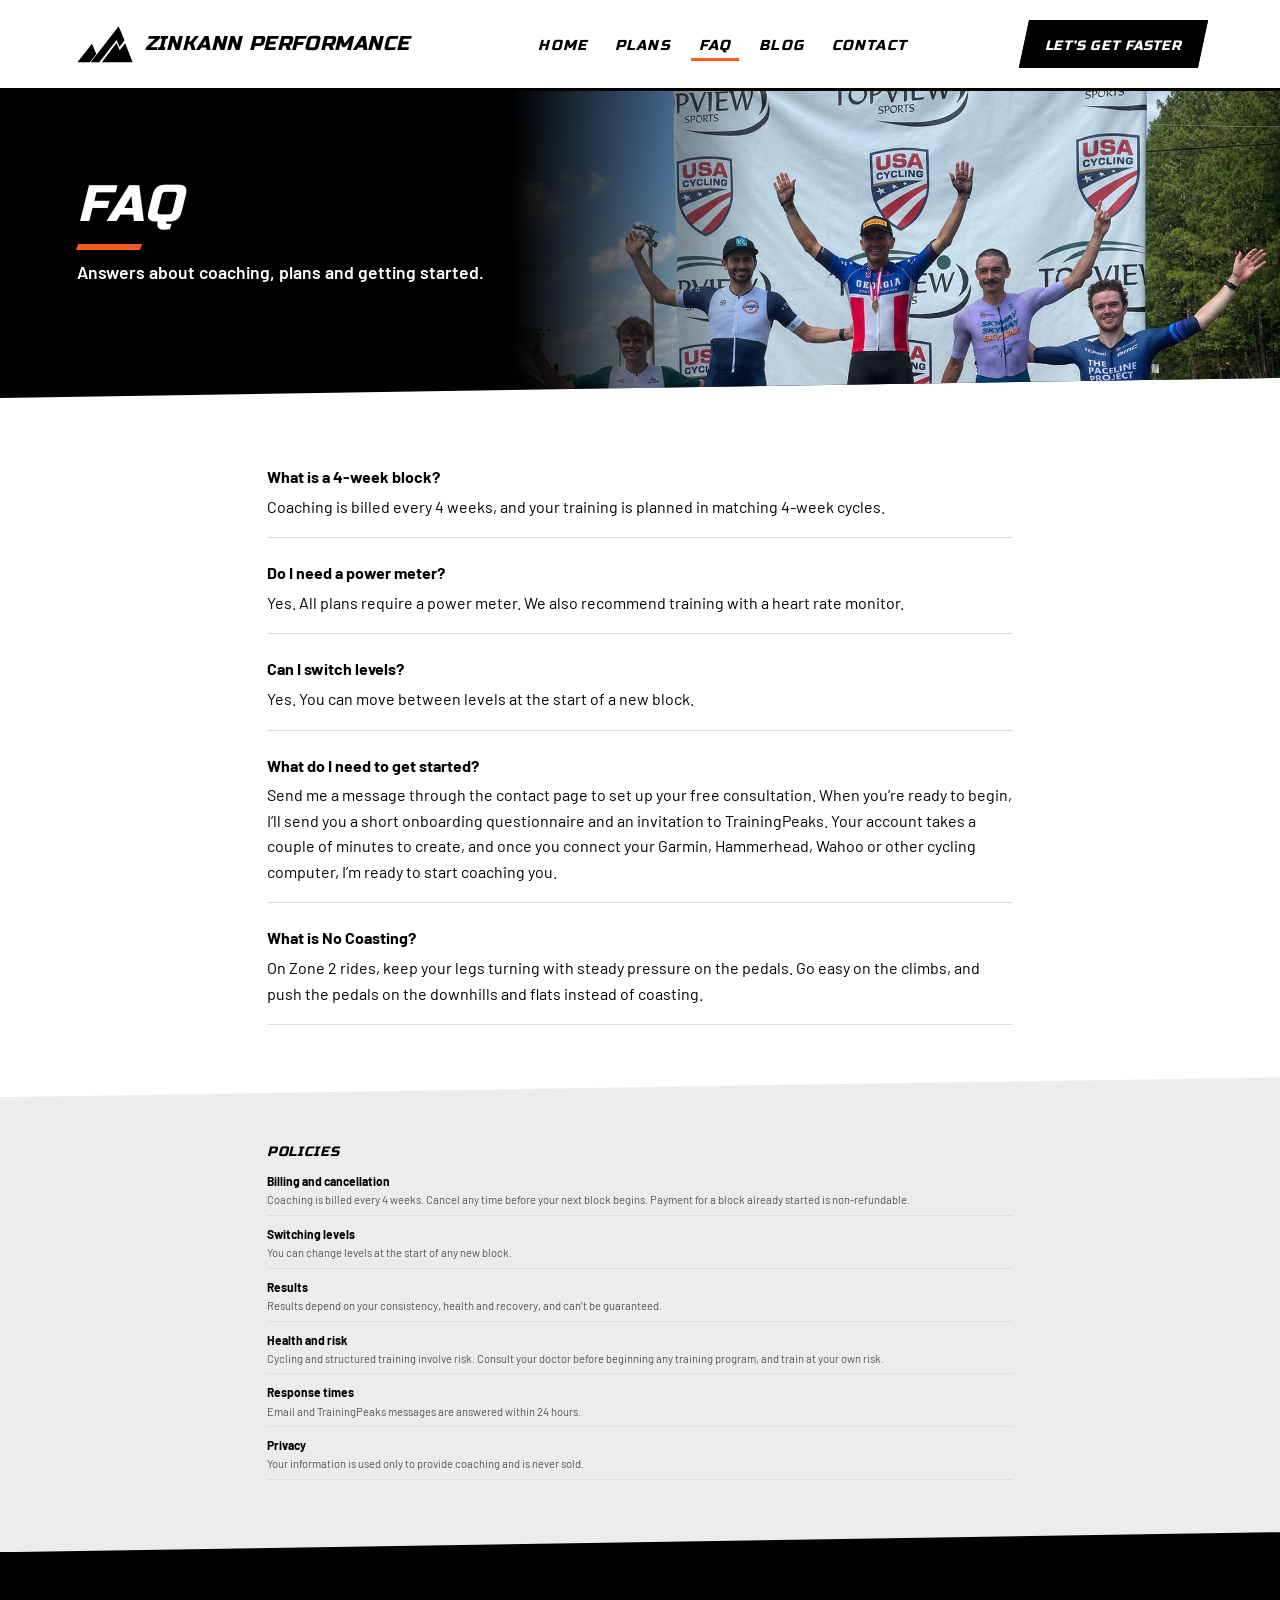
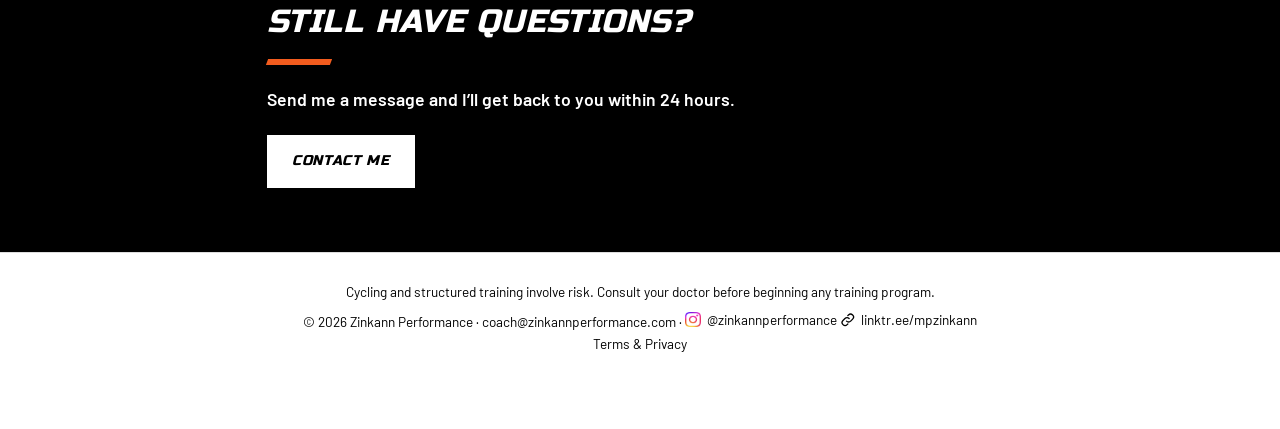
==== commit c0b2fef6: "FAQ: name cycling computers (Garmin, Hammerhead, Wahoo) Co-Authored-By: Claude Sonnet 5.5 <noreply@a" ====
--- a/public/faq.html
+++ b/public/faq.html
@@ -291,7 +291,7 @@
       <p class="q" data-edit="fq3">Can I switch levels?</p>
       <p class="a" data-edit="fa3">Yes. You can move between levels at the start of a new block.</p>
       <p class="q" data-edit="fq4">What do I need to get started?</p>
-      <p class="a" data-edit="fa4d">Send me a message through the contact page to set up your free consultation. When you’re ready to begin, I’ll send you a short onboarding questionnaire and an invitation to TrainingPeaks. Your account takes a couple of minutes to create, and once you connect your Garmin, Wahoo or Apple Health device, I’m ready to start coaching you.</p>
+      <p class="a" data-edit="fa4e">Send me a message through the contact page to set up your free consultation. When you’re ready to begin, I’ll send you a short onboarding questionnaire and an invitation to TrainingPeaks. Your account takes a couple of minutes to create, and once you connect your Garmin, Hammerhead, Wahoo or other cycling computer, I’m ready to start coaching you.</p>
       <p class="q" data-edit="fq5">What is No Coasting?</p>
       <p class="a" data-edit="fa5d">On Zone 2 rides, keep your legs turning with steady pressure on the pedals. Go easy on the climbs, and push the pedals on the downhills and flats instead of coasting.</p>
     </div>
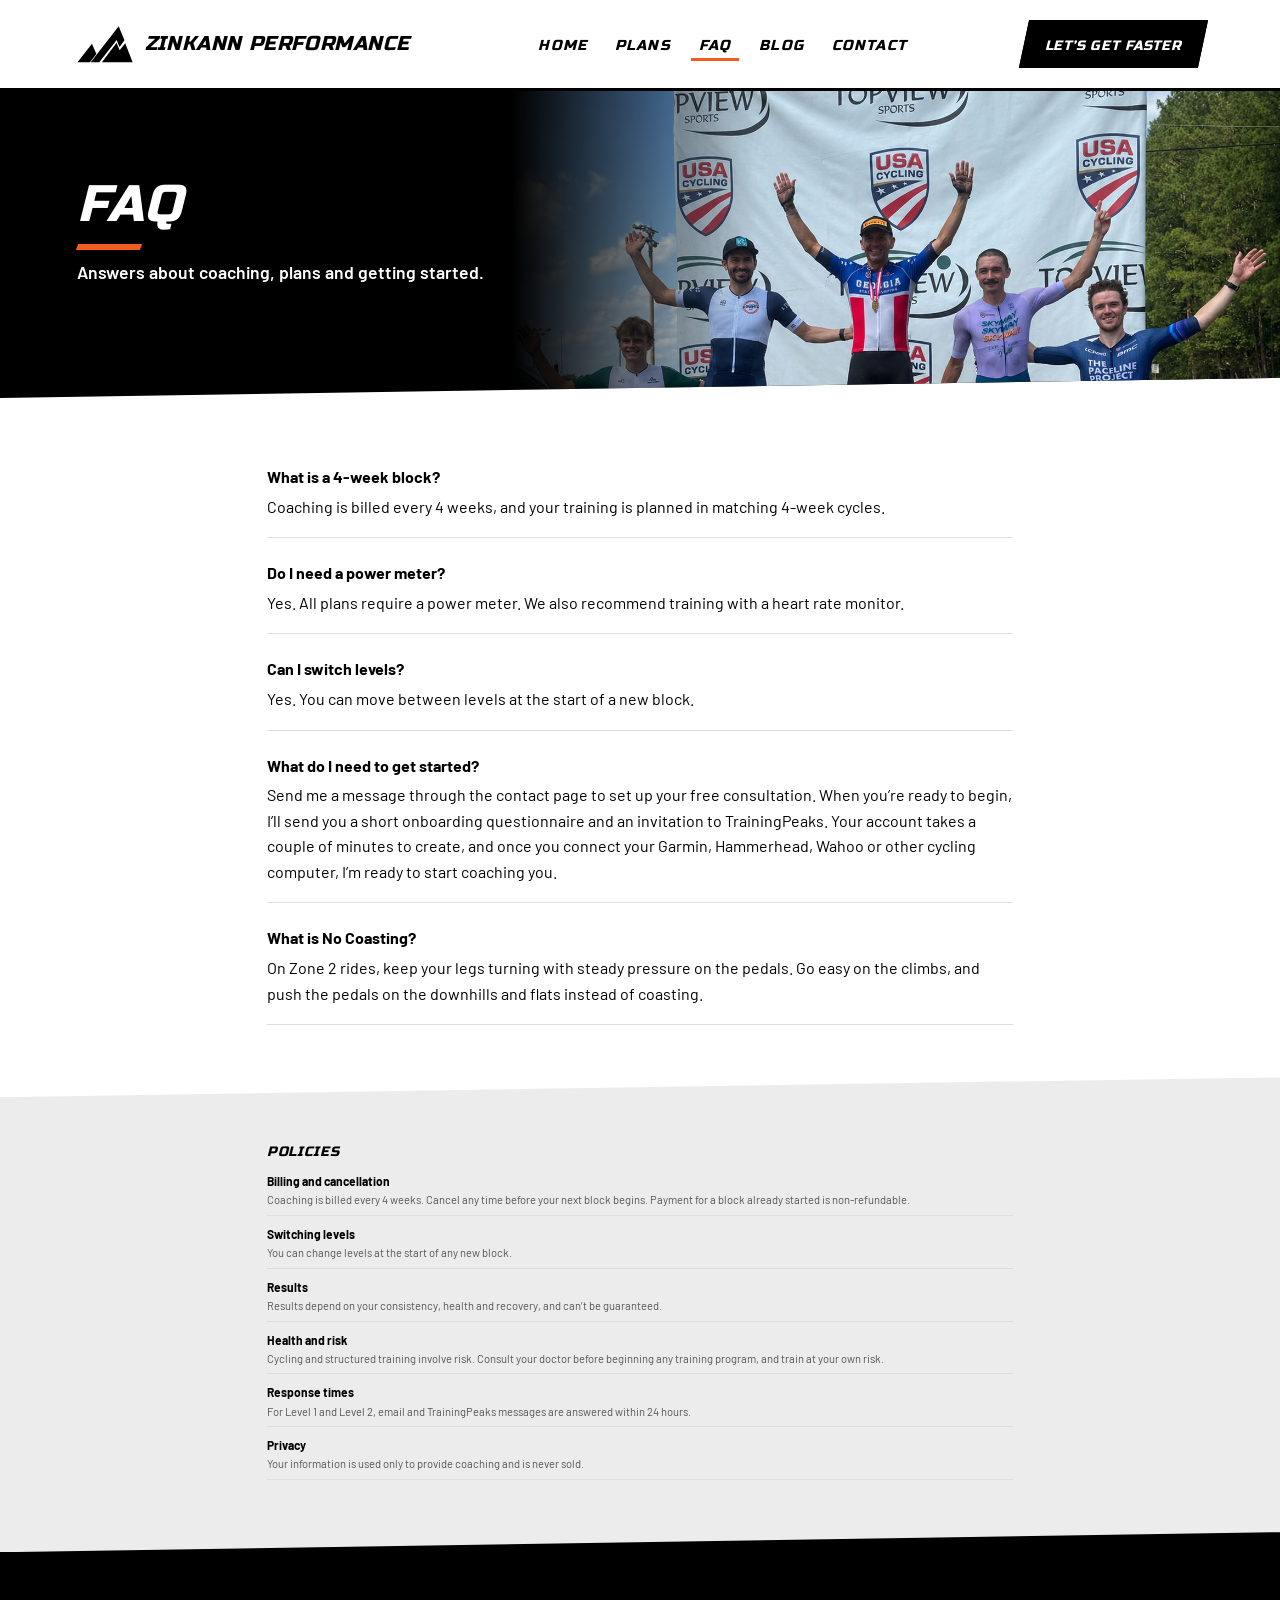
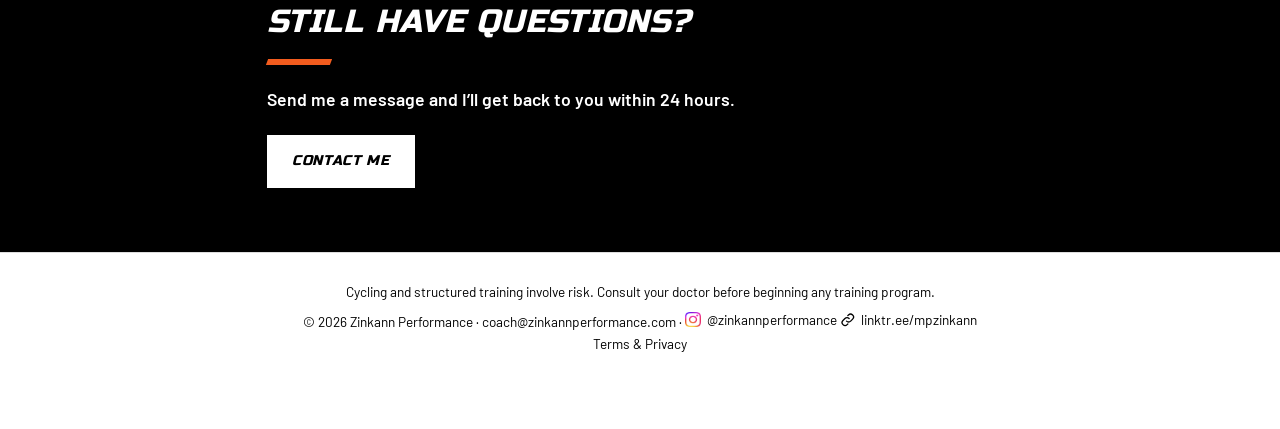
==== commit c2f271d5: "Terms and FAQ: messaging response time applies to Level 1 and Level 2 Co-Authored-By: Claude Sonnet " ====
--- a/public/faq.html
+++ b/public/faq.html
@@ -308,7 +308,7 @@
       <p class="q" data-edit="pq4">Health and risk</p>
       <p class="a" data-edit="pa4">Cycling and structured training involve risk. Consult your doctor before beginning any training program, and train at your own risk.</p>
       <p class="q" data-edit="pq5">Response times</p>
-      <p class="a" data-edit="pa5b">Email and TrainingPeaks messages are answered within 24 hours.</p>
+      <p class="a" data-edit="pa5c">For Level 1 and Level 2, email and TrainingPeaks messages are answered within 24 hours.</p>
       <p class="q" data-edit="pq6">Privacy</p>
       <p class="a" data-edit="pa6">Your information is used only to provide coaching and is never sold.</p>
     </div>
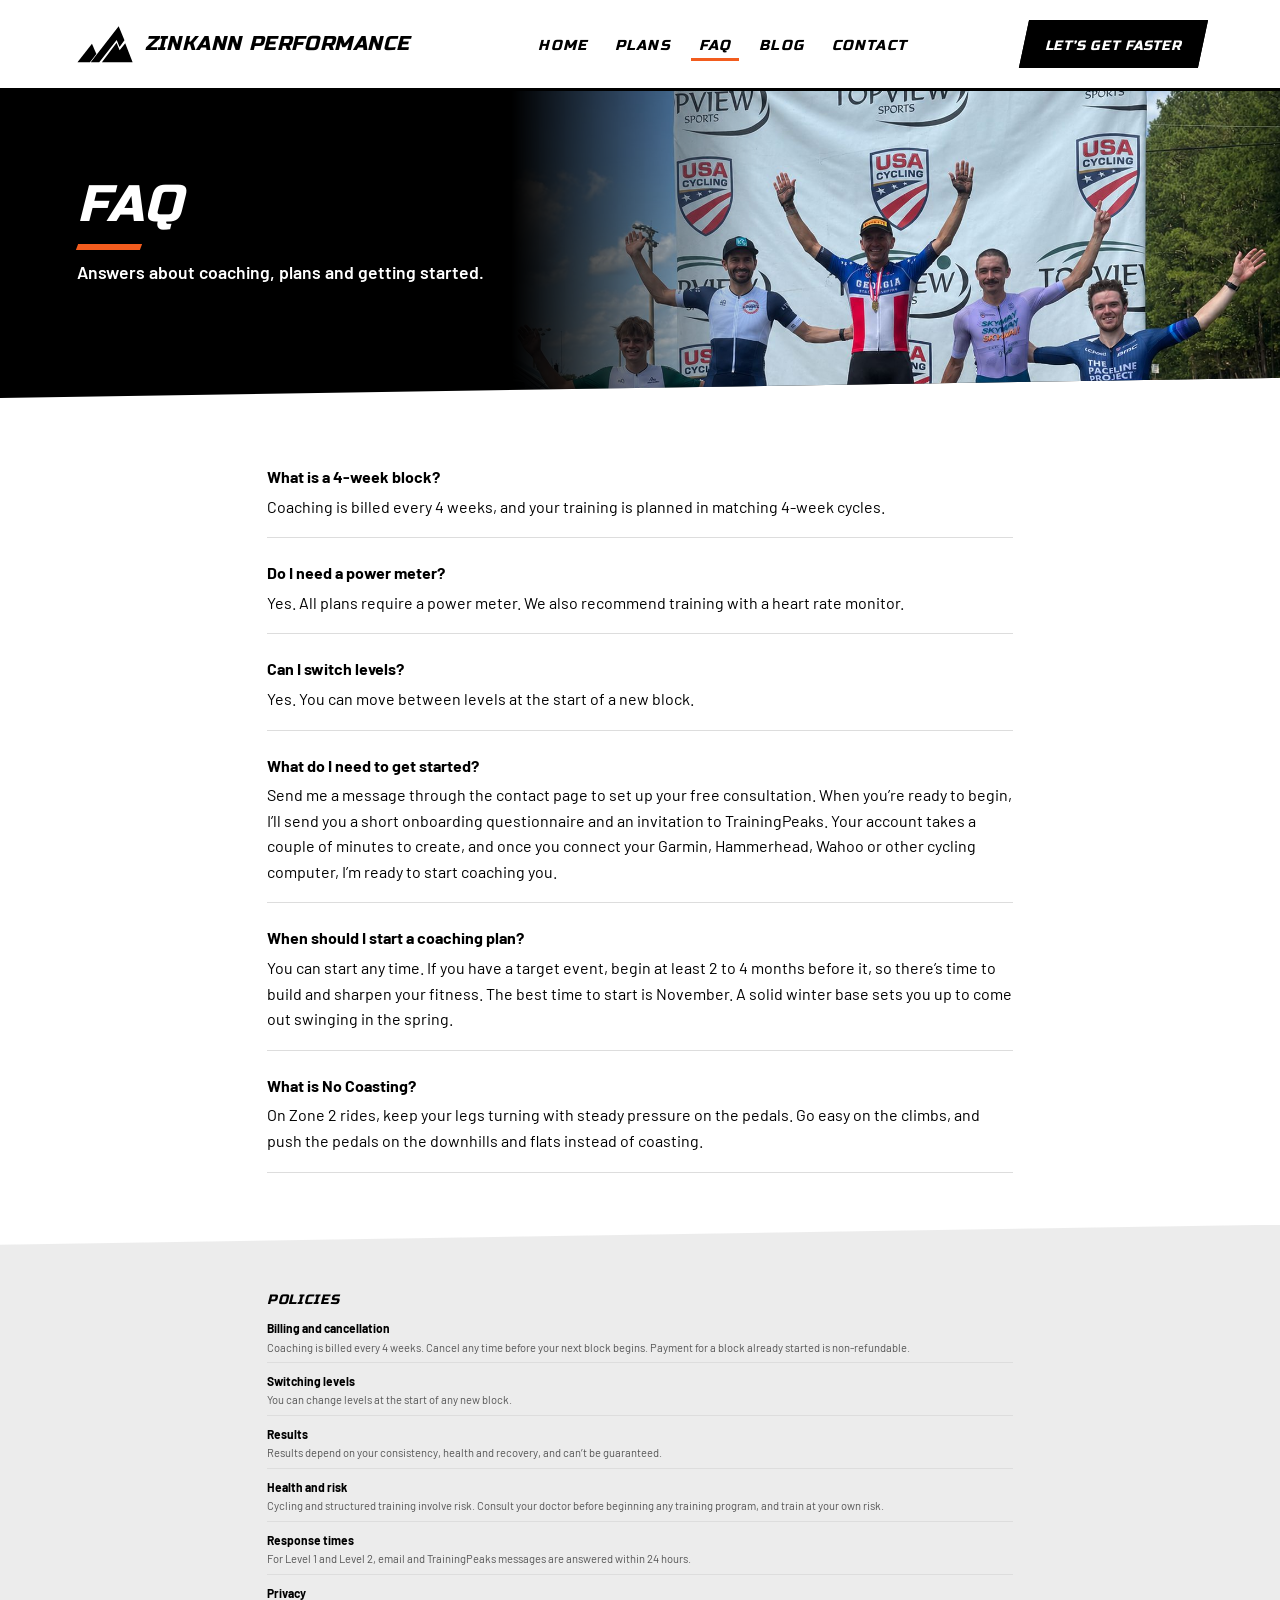
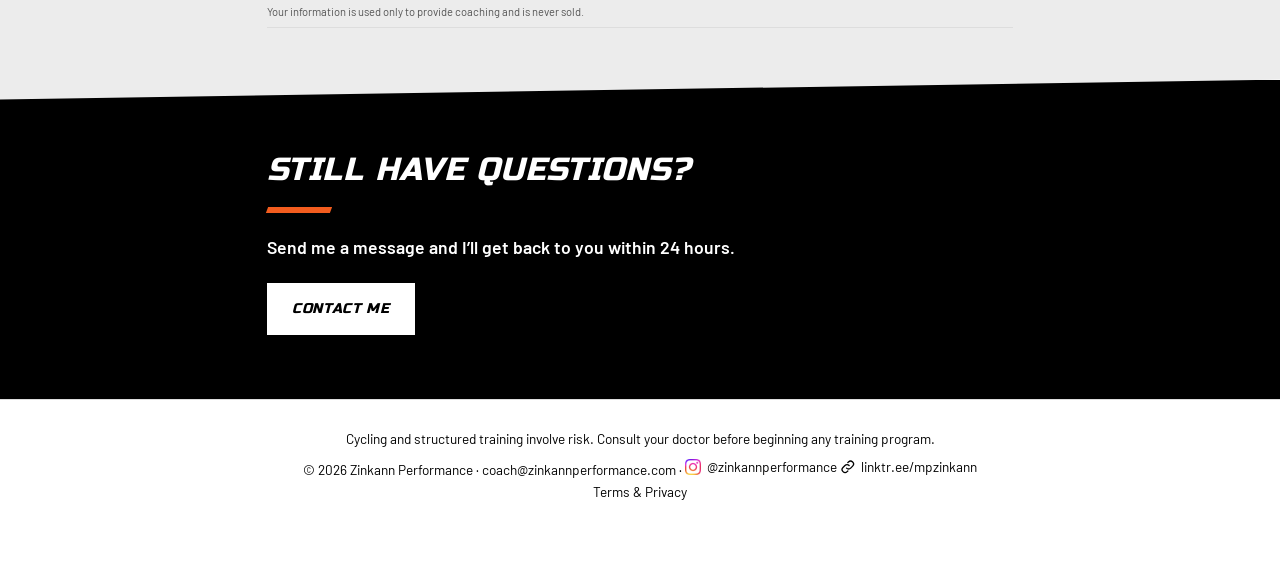
==== commit 1666bc3b: "FAQ: add 'When should I start a coaching plan?' Co-Authored-By: Claude Sonnet 5.5 <noreply@anthropic" ====
--- a/public/faq.html
+++ b/public/faq.html
@@ -292,6 +292,8 @@
       <p class="a" data-edit="fa3">Yes. You can move between levels at the start of a new block.</p>
       <p class="q" data-edit="fq4">What do I need to get started?</p>
       <p class="a" data-edit="fa4e">Send me a message through the contact page to set up your free consultation. When you’re ready to begin, I’ll send you a short onboarding questionnaire and an invitation to TrainingPeaks. Your account takes a couple of minutes to create, and once you connect your Garmin, Hammerhead, Wahoo or other cycling computer, I’m ready to start coaching you.</p>
+      <p class="q" data-edit="fq4b">When should I start a coaching plan?</p>
+      <p class="a" data-edit="fa4b2">You can start any time. If you have a target event, begin at least 2 to 4 months before it, so there’s time to build and sharpen your fitness. The best time to start is November. A solid winter base sets you up to come out swinging in the spring.</p>
       <p class="q" data-edit="fq5">What is No Coasting?</p>
       <p class="a" data-edit="fa5d">On Zone 2 rides, keep your legs turning with steady pressure on the pedals. Go easy on the climbs, and push the pedals on the downhills and flats instead of coasting.</p>
     </div>
